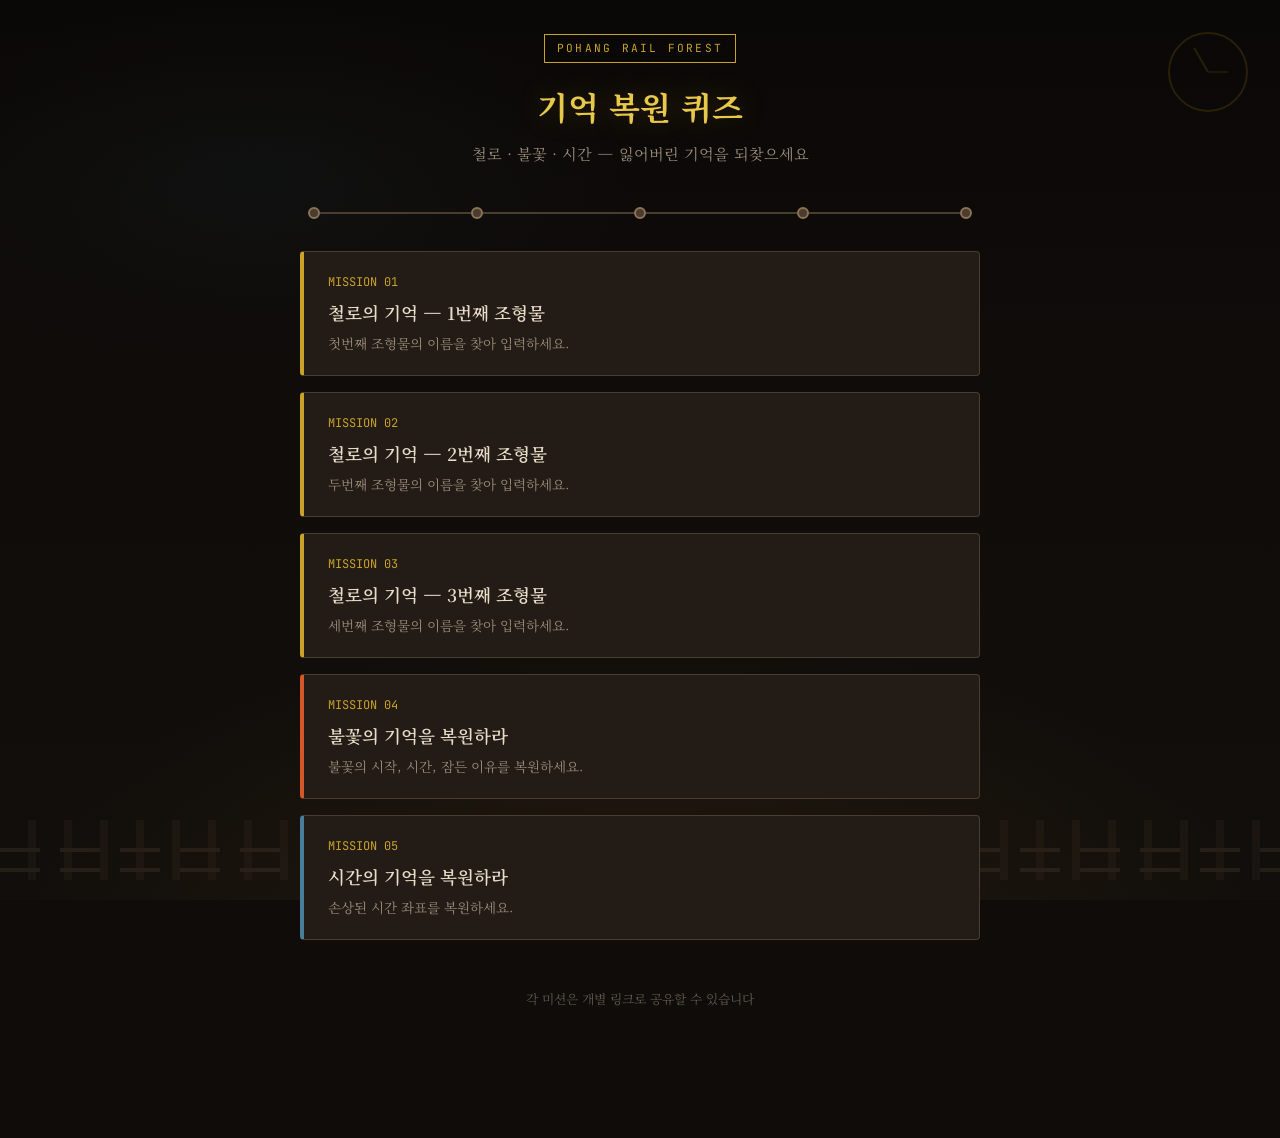
==== index.html @ f521c799 "철길숲 AR 체험용 기억 복원 퀴즈 웹사이트 추가 미션 5개(철로 3, 불꽃, 시간)를 개별 링크로 풀 수 있는 정적 사이트이며 GitHub Pages 배포를 포함합니다.  Co-" ====
<!DOCTYPE html>
<html lang="ko">
<head>
  <meta charset="UTF-8" />
  <meta name="viewport" content="width=device-width, initial-scale=1.0" />
  <title>철길숲 기억 복원 | 퀴즈 허브</title>
  <meta name="description" content="철길숲 AR 체험 — 철로, 불꽃, 시간의 기억을 복원하는 퀴즈 미션" />
  <link rel="stylesheet" href="assets/css/style.css" />
</head>
<body>
  <div class="bg-scene"></div>
  <div class="rail-tracks"><div class="rail-sleepers"></div></div>
  <div class="clock-decoration"></div>

  <div class="container">
    <header class="site-header">
      <div class="badge">Pohang Rail Forest</div>
      <h1>기억 복원 퀴즈</h1>
      <p class="subtitle">철로 · 불꽃 · 시간 — 잃어버린 기억을 되찾으세요</p>
    </header>

    <nav class="progress-rail" aria-label="미션 진행">
      <div class="progress-stop"></div>
      <div class="progress-line"></div>
      <div class="progress-stop"></div>
      <div class="progress-line"></div>
      <div class="progress-stop"></div>
      <div class="progress-line"></div>
      <div class="progress-stop"></div>
      <div class="progress-line"></div>
      <div class="progress-stop"></div>
    </nav>

    <div id="mission-grid" class="mission-grid"></div>

    <p class="footer-note">각 미션은 개별 링크로 공유할 수 있습니다</p>
  </div>

  <script src="assets/js/missions.js"></script>
  <script src="assets/js/quiz-engine.js"></script>
</body>
</html>
---- assets/css/style.css ----
@import url('https://fonts.googleapis.com/css2?family=Noto+Serif+KR:wght@400;600;700&family=JetBrains+Mono:wght@400;500&display=swap');

:root {
  --bg-deep: #0f0c0a;
  --bg-panel: #1a1410;
  --bg-card: #231c16;
  --rail: #8b7355;
  --rail-dark: #4a3c2e;
  --gold: #c9a227;
  --gold-light: #e8c84a;
  --ember: #d4572a;
  --ember-glow: #ff6b35;
  --time-blue: #4a7c9b;
  --time-glow: #6eb5d9;
  --text: #e8dcc8;
  --text-muted: #9a8b78;
  --success: #5cb85c;
  --error: #d9534f;
  --track-gap: 24px;
}

*,
*::before,
*::after {
  box-sizing: border-box;
  margin: 0;
  padding: 0;
}

html {
  scroll-behavior: smooth;
}

body {
  min-height: 100vh;
  font-family: 'Noto Serif KR', serif;
  background: var(--bg-deep);
  color: var(--text);
  line-height: 1.7;
  overflow-x: hidden;
}

/* 배경: 철로 + 시간 흐름 */
.bg-scene {
  position: fixed;
  inset: 0;
  z-index: 0;
  pointer-events: none;
  background:
    radial-gradient(ellipse 80% 50% at 50% 100%, rgba(201, 162, 39, 0.08) 0%, transparent 60%),
    radial-gradient(ellipse 60% 40% at 20% 20%, rgba(74, 124, 155, 0.06) 0%, transparent 50%),
    linear-gradient(180deg, #0a0806 0%, var(--bg-deep) 40%, #120e0b 100%);
}

.rail-tracks {
  position: fixed;
  bottom: 0;
  left: 0;
  right: 0;
  height: 120px;
  z-index: 0;
  pointer-events: none;
  opacity: 0.35;
}

.rail-tracks::before,
.rail-tracks::after {
  content: '';
  position: absolute;
  left: 0;
  right: 0;
  height: 4px;
  background: repeating-linear-gradient(
    90deg,
    var(--rail-dark) 0px,
    var(--rail-dark) 40px,
    transparent 40px,
    transparent 60px
  );
}

.rail-tracks::before { bottom: 48px; }
.rail-tracks::after { bottom: 28px; }

.rail-sleepers {
  position: absolute;
  bottom: 20px;
  left: 0;
  right: 0;
  height: 60px;
  background: repeating-linear-gradient(
    90deg,
    transparent 0px,
    transparent 28px,
    var(--rail-dark) 28px,
    var(--rail-dark) 36px
  );
  opacity: 0.5;
}

.clock-decoration {
  position: fixed;
  top: 2rem;
  right: 2rem;
  width: 80px;
  height: 80px;
  border: 2px solid var(--gold);
  border-radius: 50%;
  opacity: 0.15;
  z-index: 0;
  pointer-events: none;
}

.clock-decoration::before {
  content: '';
  position: absolute;
  top: 50%;
  left: 50%;
  width: 2px;
  height: 28px;
  background: var(--gold);
  transform-origin: bottom center;
  transform: translate(-50%, -100%) rotate(-30deg);
}

.clock-decoration::after {
  content: '';
  position: absolute;
  top: 50%;
  left: 50%;
  width: 1px;
  height: 20px;
  background: var(--gold-light);
  transform-origin: bottom center;
  transform: translate(-50%, -100%) rotate(90deg);
}

.container {
  position: relative;
  z-index: 1;
  max-width: 720px;
  margin: 0 auto;
  padding: 2rem 1.25rem 8rem;
}

/* 헤더 */
.site-header {
  text-align: center;
  margin-bottom: 2.5rem;
}

.site-header .badge {
  display: inline-block;
  font-family: 'JetBrains Mono', monospace;
  font-size: 0.7rem;
  letter-spacing: 0.2em;
  color: var(--gold);
  border: 1px solid var(--gold);
  padding: 0.25rem 0.75rem;
  margin-bottom: 1rem;
  text-transform: uppercase;
}

.site-header h1 {
  font-size: clamp(1.5rem, 4vw, 2rem);
  font-weight: 700;
  color: var(--gold-light);
  text-shadow: 0 0 30px rgba(201, 162, 39, 0.3);
  margin-bottom: 0.5rem;
}

.site-header .subtitle {
  font-size: 0.95rem;
  color: var(--text-muted);
}

/* 미션 카드 (허브) */
.mission-grid {
  display: flex;
  flex-direction: column;
  gap: 1rem;
}

.mission-card {
  display: block;
  text-decoration: none;
  color: inherit;
  background: var(--bg-card);
  border: 1px solid var(--rail-dark);
  border-left: 4px solid var(--gold);
  padding: 1.25rem 1.5rem;
  border-radius: 4px;
  transition: all 0.25s ease;
  position: relative;
  overflow: hidden;
}

.mission-card::before {
  content: '';
  position: absolute;
  top: 0;
  left: 0;
  width: 100%;
  height: 2px;
  background: linear-gradient(90deg, var(--gold), transparent);
  opacity: 0;
  transition: opacity 0.25s;
}

.mission-card:hover {
  border-color: var(--rail);
  transform: translateX(4px);
  box-shadow: -4px 0 20px rgba(201, 162, 39, 0.15);
}

.mission-card:hover::before {
  opacity: 1;
}

.mission-card .mission-num {
  font-family: 'JetBrains Mono', monospace;
  font-size: 0.75rem;
  color: var(--gold);
  margin-bottom: 0.35rem;
}

.mission-card .mission-title {
  font-size: 1.1rem;
  font-weight: 600;
  margin-bottom: 0.25rem;
}

.mission-card .mission-desc {
  font-size: 0.85rem;
  color: var(--text-muted);
}

.mission-card.mission-ember { border-left-color: var(--ember); }
.mission-card.mission-time { border-left-color: var(--time-blue); }

/* 퀴즈 패널 */
.quiz-panel {
  background: var(--bg-panel);
  border: 1px solid var(--rail-dark);
  border-radius: 6px;
  padding: 2rem;
  box-shadow: 0 8px 40px rgba(0, 0, 0, 0.4);
}

.mission-label {
  font-family: 'JetBrains Mono', monospace;
  font-size: 0.75rem;
  color: var(--gold);
  letter-spacing: 0.15em;
  margin-bottom: 0.5rem;
}

.quiz-panel h2 {
  font-size: 1.35rem;
  color: var(--gold-light);
  margin-bottom: 1.5rem;
  padding-bottom: 1rem;
  border-bottom: 1px dashed var(--rail-dark);
}

/* 다중 질문 */
.question-block {
  margin-bottom: 2rem;
}

.question-block:last-of-type {
  margin-bottom: 1.5rem;
}

.question-block .q-label {
  font-family: 'JetBrains Mono', monospace;
  font-size: 0.8rem;
  color: var(--time-blue);
  margin-bottom: 0.5rem;
}

.question-block .q-text {
  font-size: 1.05rem;
  margin-bottom: 0.75rem;
}

/* 시간 좌표 디스플레이 (미션3) */
.time-coordinate {
  font-family: 'JetBrains Mono', monospace;
  font-size: 1.5rem;
  text-align: center;
  color: var(--time-glow);
  background: rgba(74, 124, 155, 0.1);
  border: 1px solid var(--time-blue);
  padding: 1rem;
  margin-bottom: 1.5rem;
  letter-spacing: 0.1em;
  text-shadow: 0 0 20px rgba(110, 181, 217, 0.4);
}

.time-coordinate .damaged {
  color: var(--ember);
  animation: flicker 2s infinite;
}

@keyframes flicker {
  0%, 100% { opacity: 1; }
  50% { opacity: 0.5; }
}

/* 입력 */
.input-group {
  margin-bottom: 0.5rem;
}

.input-group label {
  display: block;
  font-size: 0.85rem;
  color: var(--text-muted);
  margin-bottom: 0.4rem;
}

.quiz-input {
  width: 100%;
  padding: 0.85rem 1rem;
  font-family: 'Noto Serif KR', serif;
  font-size: 1rem;
  background: var(--bg-deep);
  border: 1px solid var(--rail-dark);
  border-radius: 4px;
  color: var(--text);
  transition: border-color 0.2s, box-shadow 0.2s;
}

.quiz-input:focus {
  outline: none;
  border-color: var(--gold);
  box-shadow: 0 0 0 3px rgba(201, 162, 39, 0.15);
}

.quiz-input.error {
  border-color: var(--error);
  animation: shake 0.4s ease;
}

@keyframes shake {
  0%, 100% { transform: translateX(0); }
  25% { transform: translateX(-6px); }
  75% { transform: translateX(6px); }
}

/* 버튼 */
.btn {
  display: inline-flex;
  align-items: center;
  justify-content: center;
  gap: 0.5rem;
  padding: 0.85rem 1.75rem;
  font-family: 'Noto Serif KR', serif;
  font-size: 1rem;
  font-weight: 600;
  border: none;
  border-radius: 4px;
  cursor: pointer;
  transition: all 0.2s;
  text-decoration: none;
}

.btn-primary {
  background: linear-gradient(135deg, var(--gold) 0%, #a8841a 100%);
  color: var(--bg-deep);
  width: 100%;
  margin-top: 0.5rem;
}

.btn-primary:hover {
  background: linear-gradient(135deg, var(--gold-light) 0%, var(--gold) 100%);
  box-shadow: 0 4px 20px rgba(201, 162, 39, 0.35);
}

.btn-secondary {
  background: transparent;
  color: var(--text-muted);
  border: 1px solid var(--rail-dark);
  margin-top: 1rem;
}

.btn-secondary:hover {
  border-color: var(--rail);
  color: var(--text);
}

/* 피드백 */
.feedback {
  margin-top: 1.25rem;
  padding: 1rem 1.25rem;
  border-radius: 4px;
  font-size: 0.95rem;
  line-height: 1.6;
  display: none;
  animation: fadeIn 0.4s ease;
}

.feedback.show {
  display: block;
}

.feedback.success {
  background: rgba(92, 184, 92, 0.12);
  border: 1px solid var(--success);
  color: #a8e6a8;
}

.feedback.error {
  background: rgba(217, 83, 79, 0.12);
  border: 1px solid var(--error);
  color: #f5a8a6;
}

@keyframes fadeIn {
  from { opacity: 0; transform: translateY(-8px); }
  to { opacity: 1; transform: translateY(0); }
}

/* 진행 표시 */
.progress-rail {
  display: flex;
  align-items: center;
  gap: 0;
  margin-bottom: 2rem;
  padding: 0 0.5rem;
}

.progress-stop {
  width: 12px;
  height: 12px;
  border-radius: 50%;
  background: var(--rail-dark);
  border: 2px solid var(--rail);
  flex-shrink: 0;
  transition: all 0.3s;
}

.progress-stop.active {
  background: var(--gold);
  border-color: var(--gold-light);
  box-shadow: 0 0 12px rgba(201, 162, 39, 0.5);
}

.progress-stop.done {
  background: var(--success);
  border-color: var(--success);
}

.progress-line {
  flex: 1;
  height: 2px;
  background: var(--rail-dark);
}

.progress-line.done {
  background: var(--gold);
}

/* 테마 변형 */
.theme-rail .quiz-panel { border-top: 3px solid var(--gold); }
.theme-ember .quiz-panel { border-top: 3px solid var(--ember); }
.theme-ember .mission-label { color: var(--ember-glow); }
.theme-time .quiz-panel { border-top: 3px solid var(--time-blue); }
.theme-time .mission-label { color: var(--time-glow); }

/* 링크 복사 */
.link-box {
  margin-top: 1.5rem;
  padding: 1rem;
  background: var(--bg-deep);
  border: 1px dashed var(--rail-dark);
  border-radius: 4px;
}

.link-box label {
  font-size: 0.8rem;
  color: var(--text-muted);
  display: block;
  margin-bottom: 0.5rem;
}

.link-box .link-row {
  display: flex;
  gap: 0.5rem;
}

.link-box input {
  flex: 1;
  padding: 0.5rem 0.75rem;
  font-family: 'JetBrains Mono', monospace;
  font-size: 0.75rem;
  background: var(--bg-panel);
  border: 1px solid var(--rail-dark);
  border-radius: 4px;
  color: var(--text-muted);
}

.link-box .btn-copy {
  padding: 0.5rem 1rem;
  font-size: 0.8rem;
  background: var(--rail-dark);
  color: var(--text);
  border: none;
  border-radius: 4px;
  cursor: pointer;
  white-space: nowrap;
}

.link-box .btn-copy:hover {
  background: var(--rail);
}

.back-link {
  display: inline-flex;
  align-items: center;
  gap: 0.4rem;
  color: var(--text-muted);
  text-decoration: none;
  font-size: 0.9rem;
  margin-bottom: 1.5rem;
  transition: color 0.2s;
}

.back-link:hover {
  color: var(--gold);
}

.footer-note {
  text-align: center;
  margin-top: 3rem;
  font-size: 0.8rem;
  color: var(--text-muted);
  opacity: 0.6;
}

@media (max-width: 480px) {
  .container { padding: 1.5rem 1rem 6rem; }
  .quiz-panel { padding: 1.5rem; }
  .clock-decoration { width: 60px; height: 60px; top: 1rem; right: 1rem; }
}
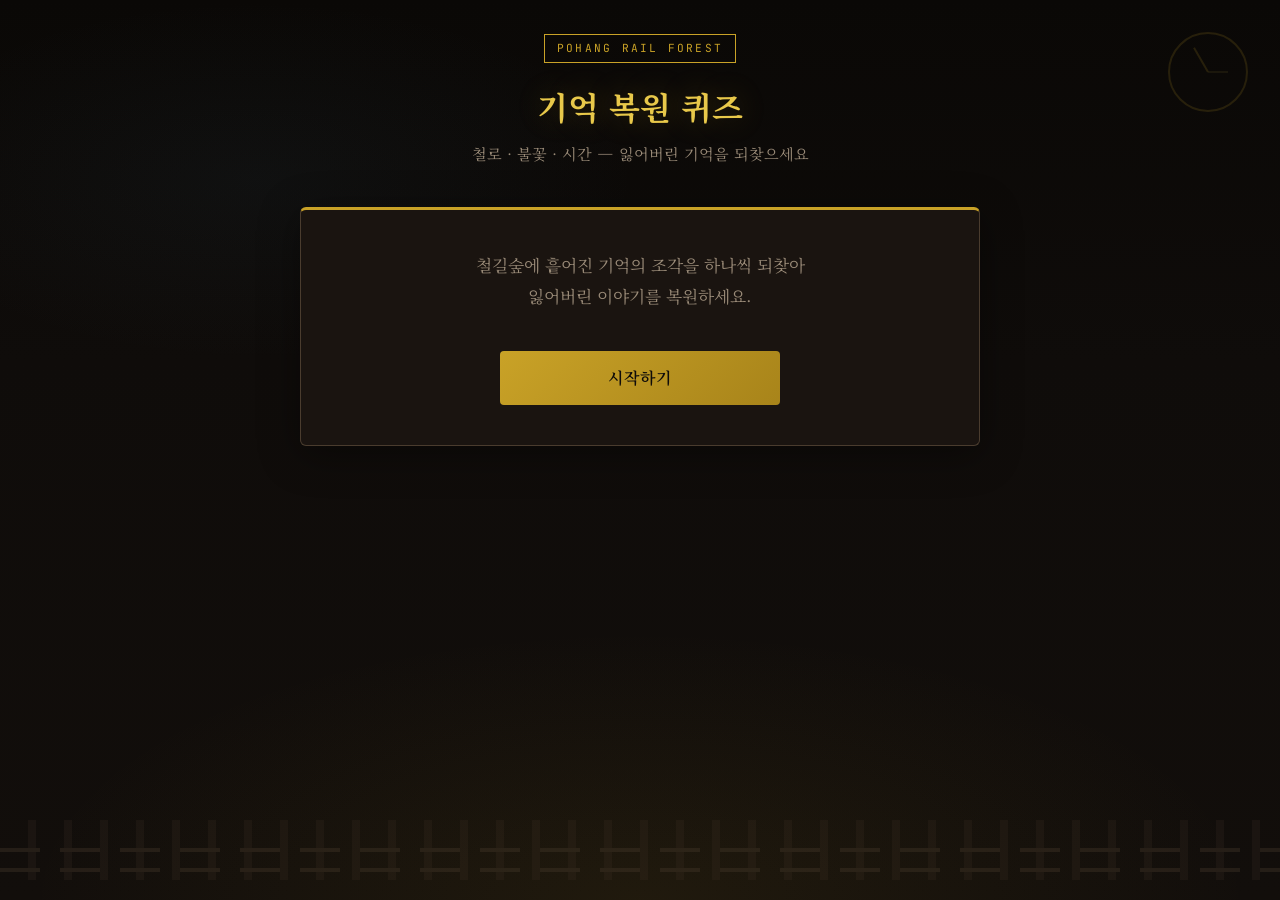
==== commit e855348e: "deploy: f72d4240dff48befd7cbb4adc07a5abedf3ae274" ====
--- a/index.html
+++ b/index.html
@@ -3,7 +3,7 @@
 <head>
   <meta charset="UTF-8" />
   <meta name="viewport" content="width=device-width, initial-scale=1.0" />
-  <title>철길숲 기억 복원 | 퀴즈 허브</title>
+  <title>철길숲 기억 복원</title>
   <meta name="description" content="철길숲 AR 체험 — 철로, 불꽃, 시간의 기억을 복원하는 퀴즈 미션" />
   <link rel="stylesheet" href="assets/css/style.css" />
 </head>
@@ -19,24 +19,10 @@
       <p class="subtitle">철로 · 불꽃 · 시간 — 잃어버린 기억을 되찾으세요</p>
     </header>
 
-    <nav class="progress-rail" aria-label="미션 진행">
-      <div class="progress-stop"></div>
-      <div class="progress-line"></div>
-      <div class="progress-stop"></div>
-      <div class="progress-line"></div>
-      <div class="progress-stop"></div>
-      <div class="progress-line"></div>
-      <div class="progress-stop"></div>
-      <div class="progress-line"></div>
-      <div class="progress-stop"></div>
-    </nav>
-
-    <div id="mission-grid" class="mission-grid"></div>
-
-    <p class="footer-note">각 미션은 개별 링크로 공유할 수 있습니다</p>
+    <div class="start-panel">
+      <p class="start-desc">철길숲에 흩어진 기억의 조각을 하나씩 되찾아<br />잃어버린 이야기를 복원하세요.</p>
+      <a href="quiz.html?m=mission1-1" class="btn btn-primary btn-start">시작하기</a>
+    </div>
   </div>
-
-  <script src="assets/js/missions.js"></script>
-  <script src="assets/js/quiz-engine.js"></script>
 </body>
 </html>
--- a/assets/css/style.css
+++ b/assets/css/style.css
@@ -174,69 +174,31 @@
   color: var(--text-muted);
 }
 
-/* 미션 카드 (허브) */
-.mission-grid {
-  display: flex;
-  flex-direction: column;
-  gap: 1rem;
-}
-
-.mission-card {
-  display: block;
-  text-decoration: none;
-  color: inherit;
-  background: var(--bg-card);
+/* 시작 화면 */
+.start-panel {
+  background: var(--bg-panel);
   border: 1px solid var(--rail-dark);
-  border-left: 4px solid var(--gold);
-  padding: 1.25rem 1.5rem;
-  border-radius: 4px;
-  transition: all 0.25s ease;
-  position: relative;
-  overflow: hidden;
-}
-
-.mission-card::before {
-  content: '';
-  position: absolute;
-  top: 0;
-  left: 0;
+  border-top: 3px solid var(--gold);
+  border-radius: 6px;
+  padding: 2.5rem 2rem;
+  text-align: center;
+  box-shadow: 0 8px 40px rgba(0, 0, 0, 0.4);
+}
+
+.start-desc {
+  font-size: 1.05rem;
+  color: var(--text-muted);
+  line-height: 1.8;
+  margin-bottom: 2rem;
+}
+
+.btn-start {
   width: 100%;
-  height: 2px;
-  background: linear-gradient(90deg, var(--gold), transparent);
-  opacity: 0;
-  transition: opacity 0.25s;
-}
-
-.mission-card:hover {
-  border-color: var(--rail);
-  transform: translateX(4px);
-  box-shadow: -4px 0 20px rgba(201, 162, 39, 0.15);
-}
-
-.mission-card:hover::before {
-  opacity: 1;
-}
-
-.mission-card .mission-num {
-  font-family: 'JetBrains Mono', monospace;
-  font-size: 0.75rem;
-  color: var(--gold);
-  margin-bottom: 0.35rem;
-}
-
-.mission-card .mission-title {
+  max-width: 280px;
+  padding: 1rem 2rem;
   font-size: 1.1rem;
-  font-weight: 600;
-  margin-bottom: 0.25rem;
-}
-
-.mission-card .mission-desc {
-  font-size: 0.85rem;
-  color: var(--text-muted);
-}
-
-.mission-card.mission-ember { border-left-color: var(--ember); }
-.mission-card.mission-time { border-left-color: var(--time-blue); }
+  letter-spacing: 0.05em;
+}
 
 /* 퀴즈 패널 */
 .quiz-panel {
@@ -422,46 +384,6 @@
   to { opacity: 1; transform: translateY(0); }
 }
 
-/* 진행 표시 */
-.progress-rail {
-  display: flex;
-  align-items: center;
-  gap: 0;
-  margin-bottom: 2rem;
-  padding: 0 0.5rem;
-}
-
-.progress-stop {
-  width: 12px;
-  height: 12px;
-  border-radius: 50%;
-  background: var(--rail-dark);
-  border: 2px solid var(--rail);
-  flex-shrink: 0;
-  transition: all 0.3s;
-}
-
-.progress-stop.active {
-  background: var(--gold);
-  border-color: var(--gold-light);
-  box-shadow: 0 0 12px rgba(201, 162, 39, 0.5);
-}
-
-.progress-stop.done {
-  background: var(--success);
-  border-color: var(--success);
-}
-
-.progress-line {
-  flex: 1;
-  height: 2px;
-  background: var(--rail-dark);
-}
-
-.progress-line.done {
-  background: var(--gold);
-}
-
 /* 테마 변형 */
 .theme-rail .quiz-panel { border-top: 3px solid var(--gold); }
 .theme-ember .quiz-panel { border-top: 3px solid var(--ember); }
@@ -469,74 +391,41 @@
 .theme-time .quiz-panel { border-top: 3px solid var(--time-blue); }
 .theme-time .mission-label { color: var(--time-glow); }
 
-/* 링크 복사 */
-.link-box {
-  margin-top: 1.5rem;
-  padding: 1rem;
-  background: var(--bg-deep);
-  border: 1px dashed var(--rail-dark);
-  border-radius: 4px;
-}
-
-.link-box label {
-  font-size: 0.8rem;
-  color: var(--text-muted);
-  display: block;
-  margin-bottom: 0.5rem;
-}
-
-.link-box .link-row {
+.btn-next {
   display: flex;
-  gap: 0.5rem;
-}
-
-.link-box input {
-  flex: 1;
-  padding: 0.5rem 0.75rem;
-  font-family: 'JetBrains Mono', monospace;
-  font-size: 0.75rem;
-  background: var(--bg-panel);
-  border: 1px solid var(--rail-dark);
-  border-radius: 4px;
-  color: var(--text-muted);
-}
-
-.link-box .btn-copy {
-  padding: 0.5rem 1rem;
-  font-size: 0.8rem;
-  background: var(--rail-dark);
-  color: var(--text);
-  border: none;
-  border-radius: 4px;
-  cursor: pointer;
-  white-space: nowrap;
-}
-
-.link-box .btn-copy:hover {
-  background: var(--rail);
-}
-
-.back-link {
-  display: inline-flex;
-  align-items: center;
-  gap: 0.4rem;
-  color: var(--text-muted);
+  width: 100%;
+  margin-top: 1.25rem;
+  padding: 1rem 1.75rem;
+  background: linear-gradient(135deg, var(--gold-light) 0%, var(--gold) 50%, #a8841a 100%);
+  color: var(--bg-deep);
+  font-weight: 700;
+  border-radius: 6px;
   text-decoration: none;
-  font-size: 0.9rem;
-  margin-bottom: 1.5rem;
-  transition: color 0.2s;
-}
-
-.back-link:hover {
-  color: var(--gold);
-}
-
-.footer-note {
-  text-align: center;
-  margin-top: 3rem;
-  font-size: 0.8rem;
-  color: var(--text-muted);
-  opacity: 0.6;
+  box-shadow: 0 4px 24px rgba(201, 162, 39, 0.4);
+  transition: transform 0.2s, box-shadow 0.2s;
+}
+
+.btn-next:hover {
+  transform: translateY(-2px);
+  box-shadow: 0 8px 32px rgba(201, 162, 39, 0.5);
+}
+
+.theme-ember .btn-next {
+  background: linear-gradient(135deg, #ff8c5a 0%, var(--ember) 100%);
+  box-shadow: 0 4px 24px rgba(212, 87, 42, 0.4);
+}
+
+.theme-ember .btn-next:hover {
+  box-shadow: 0 8px 32px rgba(212, 87, 42, 0.5);
+}
+
+.theme-time .btn-next {
+  background: linear-gradient(135deg, var(--time-glow) 0%, var(--time-blue) 100%);
+  box-shadow: 0 4px 24px rgba(74, 124, 155, 0.4);
+}
+
+.theme-time .btn-next:hover {
+  box-shadow: 0 8px 32px rgba(74, 124, 155, 0.5);
 }
 
 @media (max-width: 480px) {
